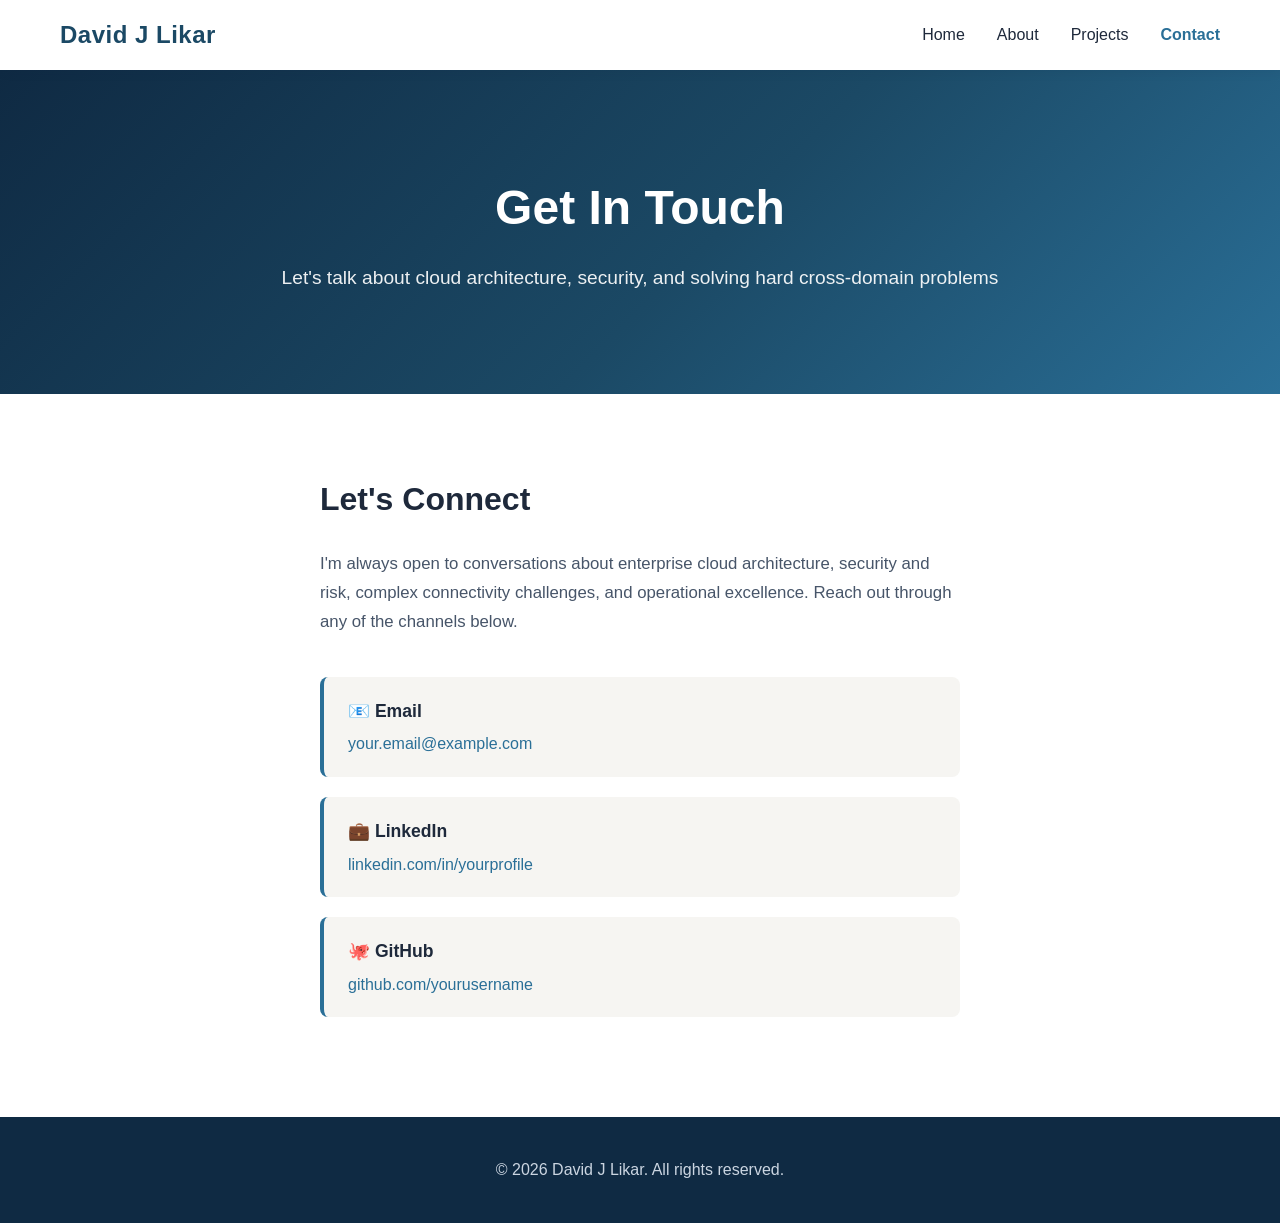
==== contact.html @ bde3b3fc "Initial portfolio site" ====
<!DOCTYPE html>
<html lang="en">
<head>
    <meta charset="UTF-8">
    <meta name="viewport" content="width=device-width, initial-scale=1.0">
    <title>Contact - David J Likar</title>
    <link rel="stylesheet" href="styles.css">
</head>
<body>
    <nav>
        <div class="nav-container">
            <div class="logo">David J Likar</div>
            <button class="mobile-menu-toggle" onclick="toggleMobileMenu()" aria-label="Toggle navigation menu">
                <span></span>
                <span></span>
                <span></span>
            </button>
            <ul class="nav-menu">
                <li><a href="index.html">Home</a></li>
                <li><a href="about.html">About</a></li>
                <li><a href="projects.html">Projects</a></li>
                <li><a href="contact.html" class="active">Contact</a></li>
            </ul>
        </div>
    </nav>

    <main style="margin-top: 70px;">
        <section class="contact-hero">
            <div class="container">
                <h1>Get In Touch</h1>
                <p class="contact-subtitle">Let's talk about cloud architecture, security, and solving hard cross-domain problems</p>
            </div>
        </section>

        <section class="contact-content">
            <div class="container">
                <div class="contact-info">
                    <h2>Let's Connect</h2>
                    <p>I'm always open to conversations about enterprise cloud architecture, security and risk, complex connectivity challenges, and operational excellence. Reach out through any of the channels below.</p>

                    <div class="contact-methods">
                        <div class="contact-method">
                            <h3>📧 Email</h3>
                            <!-- REPLACE: add your preferred contact email -->
                            <p><a href="mailto:your.email@example.com">your.email@example.com</a></p>
                        </div>

                        <div class="contact-method">
                            <h3>💼 LinkedIn</h3>
                            <!-- REPLACE: add your LinkedIn profile URL -->
                            <p><a href="https://www.linkedin.com/in/yourprofile">linkedin.com/in/yourprofile</a></p>
                        </div>

                        <div class="contact-method">
                            <h3>🐙 GitHub</h3>
                            <!-- REPLACE: add your GitHub username -->
                            <p><a href="https://github.com/yourusername">github.com/yourusername</a></p>
                        </div>
                    </div>
                </div>
            </div>
        </section>
    </main>

    <footer>
        <div class="container">
            <p>&copy; 2026 David J Likar. All rights reserved.</p>
        </div>
    </footer>

    <style>
        .contact-hero {
            background: linear-gradient(135deg, #0f2a43 0%, #1b4965 55%, #2a6f97 100%);
            color: white;
            padding: 100px 0;
            text-align: center;
        }

        .contact-hero h1 {
            font-size: 3rem;
            margin-bottom: 1rem;
        }

        .contact-subtitle {
            font-size: 1.2rem;
            opacity: 0.92;
            max-width: 720px;
            margin: 0 auto;
        }

        .contact-content {
            padding: 80px 0;
        }

        .contact-info {
            max-width: 640px;
            margin: 0 auto;
        }

        .contact-info h2 {
            font-size: 2rem;
            margin-bottom: 1.5rem;
            color: #1e293b;
        }

        .contact-info > p {
            color: #475569;
            margin-bottom: 2.5rem;
            line-height: 1.75;
            font-size: 1.05rem;
        }

        .contact-method {
            margin-bottom: 1.25rem;
            padding: 1.25rem 1.5rem;
            background: #f6f5f2;
            border-radius: 8px;
            border-left: 4px solid #2a6f97;
        }

        .contact-method h3 {
            font-size: 1.1rem;
            margin-bottom: 0.4rem;
            color: #1e293b;
        }

        .contact-method p {
            margin: 0;
            color: #475569;
        }

        .contact-method a {
            color: #2a6f97;
            text-decoration: none;
            font-weight: 500;
        }

        .contact-method a:hover {
            text-decoration: underline;
        }

        @media (max-width: 768px) {
            .contact-hero h1 {
                font-size: 2rem;
            }
        }
    </style>

    <script>
        function toggleMobileMenu() {
            const navMenu = document.querySelector('.nav-menu');
            const toggle = document.querySelector('.mobile-menu-toggle');
            navMenu.classList.toggle('active');
            toggle.classList.toggle('active');
        }
    </script>
</body>
</html>
---- styles.css ----
/* ============================================================
   David J Likar — Technical Portfolio
   Palette: deep blue + slate/earth tones, modern and clean
   ============================================================ */

:root {
    --blue-900: #0f2a43;   /* deep navy */
    --blue-700: #1b4965;   /* primary blue */
    --blue-500: #2a6f97;   /* accent blue */
    --blue-300: #468faf;   /* light accent */
    --earth-700: #3a3a38;  /* warm charcoal */
    --slate-900: #1e293b;
    --slate-600: #475569;
    --slate-500: #64748b;
    --slate-200: #e2e8f0;
    --slate-100: #f1f5f4;
    --sand: #d8c3a5;       /* earth tone highlight */
    --bg-soft: #f6f5f2;    /* warm off-white */
}

/* Reset and base styles */
* {
    margin: 0;
    padding: 0;
    box-sizing: border-box;
}

body {
    font-family: -apple-system, BlinkMacSystemFont, 'Segoe UI', Roboto, sans-serif;
    line-height: 1.6;
    color: var(--earth-700);
}

.container {
    max-width: 1200px;
    margin: 0 auto;
    padding: 0 20px;
}

/* Navigation */
nav {
    background: #fff;
    box-shadow: 0 2px 10px rgba(15,42,67,0.08);
    position: fixed;
    width: 100%;
    top: 0;
    z-index: 1000;
}

.nav-container {
    max-width: 1200px;
    margin: 0 auto;
    padding: 0 20px;
    display: flex;
    justify-content: space-between;
    align-items: center;
    height: 70px;
}

.logo {
    font-size: 1.5rem;
    font-weight: bold;
    color: var(--blue-700);
    letter-spacing: 0.5px;
}

.nav-menu {
    display: flex;
    list-style: none;
    gap: 2rem;
}

.nav-menu a {
    text-decoration: none;
    color: var(--slate-900);
    font-weight: 500;
    transition: color 0.3s;
}

.nav-menu a:hover {
    color: var(--blue-500);
}

.nav-menu a.active {
    color: var(--blue-500);
    font-weight: 700;
}

/* Mobile menu toggle */
.mobile-menu-toggle {
    display: none;
    flex-direction: column;
    background: none;
    border: none;
    cursor: pointer;
    padding: 0;
    width: 30px;
    height: 24px;
    justify-content: space-between;
}

.mobile-menu-toggle span {
    display: block;
    height: 3px;
    width: 100%;
    background: var(--slate-900);
    border-radius: 2px;
    transition: all 0.3s ease;
}

.mobile-menu-toggle.active span:nth-child(1) {
    transform: rotate(45deg) translate(6px, 6px);
}

.mobile-menu-toggle.active span:nth-child(2) {
    opacity: 0;
}

.mobile-menu-toggle.active span:nth-child(3) {
    transform: rotate(-45deg) translate(6px, -6px);
}

/* Hero section */
.hero {
    background: linear-gradient(135deg, var(--blue-900) 0%, var(--blue-700) 55%, var(--blue-500) 100%);
    color: white;
    padding: 160px 0 110px;
    text-align: center;
}

.hero-content {
    max-width: 860px;
    margin: 0 auto;
    padding: 0 20px;
}

.hero h1 {
    font-size: 3.4rem;
    margin-bottom: 1rem;
    line-height: 1.15;
}

.highlight {
    color: var(--sand);
}

.hero-subtitle {
    font-size: 1.4rem;
    margin-bottom: 1rem;
    opacity: 0.95;
}

.hero-description {
    font-size: 1.1rem;
    margin-bottom: 2rem;
    opacity: 0.85;
    max-width: 720px;
    margin-left: auto;
    margin-right: auto;
}

.hero-buttons {
    display: flex;
    gap: 1rem;
    justify-content: center;
    flex-wrap: wrap;
}

/* Buttons */
.btn {
    display: inline-block;
    padding: 12px 30px;
    text-decoration: none;
    border-radius: 6px;
    font-weight: 600;
    transition: all 0.3s;
    cursor: pointer;
    border: none;
    font-size: 1rem;
}

.btn-primary {
    background: var(--blue-500);
    color: white;
}

.btn-primary:hover {
    background: var(--blue-700);
    transform: translateY(-2px);
}

.btn-secondary {
    background: transparent;
    color: white;
    border: 2px solid white;
}

.btn-secondary:hover {
    background: white;
    color: var(--blue-700);
}

/* Featured projects */
.featured-projects {
    padding: 100px 0;
    background: var(--bg-soft);
}

.featured-projects h2 {
    text-align: center;
    font-size: 2.5rem;
    margin-bottom: 1rem;
    color: var(--slate-900);
}

.section-intro {
    text-align: center;
    color: var(--slate-500);
    max-width: 700px;
    margin: 0 auto 3rem;
    font-size: 1.05rem;
}

.projects-grid {
    display: grid;
    grid-template-columns: repeat(auto-fit, minmax(300px, 1fr));
    gap: 2rem;
}

.project-card {
    background: white;
    padding: 2rem;
    border-radius: 10px;
    box-shadow: 0 4px 6px rgba(15,42,67,0.08);
    border-top: 4px solid var(--blue-500);
    transition: transform 0.3s, box-shadow 0.3s;
}

.project-card:hover {
    transform: translateY(-5px);
    box-shadow: 0 10px 20px rgba(15,42,67,0.12);
}

.project-card h3 {
    font-size: 1.4rem;
    margin-bottom: 1rem;
    color: var(--slate-900);
}

.project-card p {
    color: var(--slate-500);
    margin-bottom: 1.5rem;
}

.project-tech {
    display: flex;
    gap: 0.5rem;
    margin-bottom: 1.5rem;
    flex-wrap: wrap;
}

.tech-tag {
    background: var(--slate-100);
    color: var(--blue-700);
    padding: 0.25rem 0.75rem;
    border-radius: 20px;
    font-size: 0.85rem;
    font-weight: 500;
}

.project-link {
    color: var(--blue-500);
    text-decoration: none;
    font-weight: 600;
}

.project-link:hover {
    text-decoration: underline;
}

/* Footer */
footer {
    background: var(--blue-900);
    color: #cbd5e1;
    text-align: center;
    padding: 2.5rem 0;
}

footer a {
    color: var(--sand);
    text-decoration: none;
}

footer a:hover {
    text-decoration: underline;
}

/* Responsive design */
@media (max-width: 768px) {
    .mobile-menu-toggle {
        display: flex;
    }

    .nav-menu {
        display: none;
        position: absolute;
        top: 100%;
        left: 0;
        width: 100%;
        background: white;
        flex-direction: column;
        box-shadow: 0 2px 10px rgba(0,0,0,0.1);
        z-index: 1000;
    }

    .nav-menu.active {
        display: flex;
    }

    .nav-menu li {
        margin: 0;
        border-bottom: 1px solid var(--slate-200);
    }

    .nav-menu a {
        padding: 1rem;
        display: block;
        text-align: center;
    }

    .hero h1 {
        font-size: 2.4rem;
    }

    .hero-subtitle {
        font-size: 1.15rem;
    }

    .hero-buttons {
        flex-direction: column;
        align-items: center;
    }

    .projects-grid {
        grid-template-columns: 1fr;
    }
}
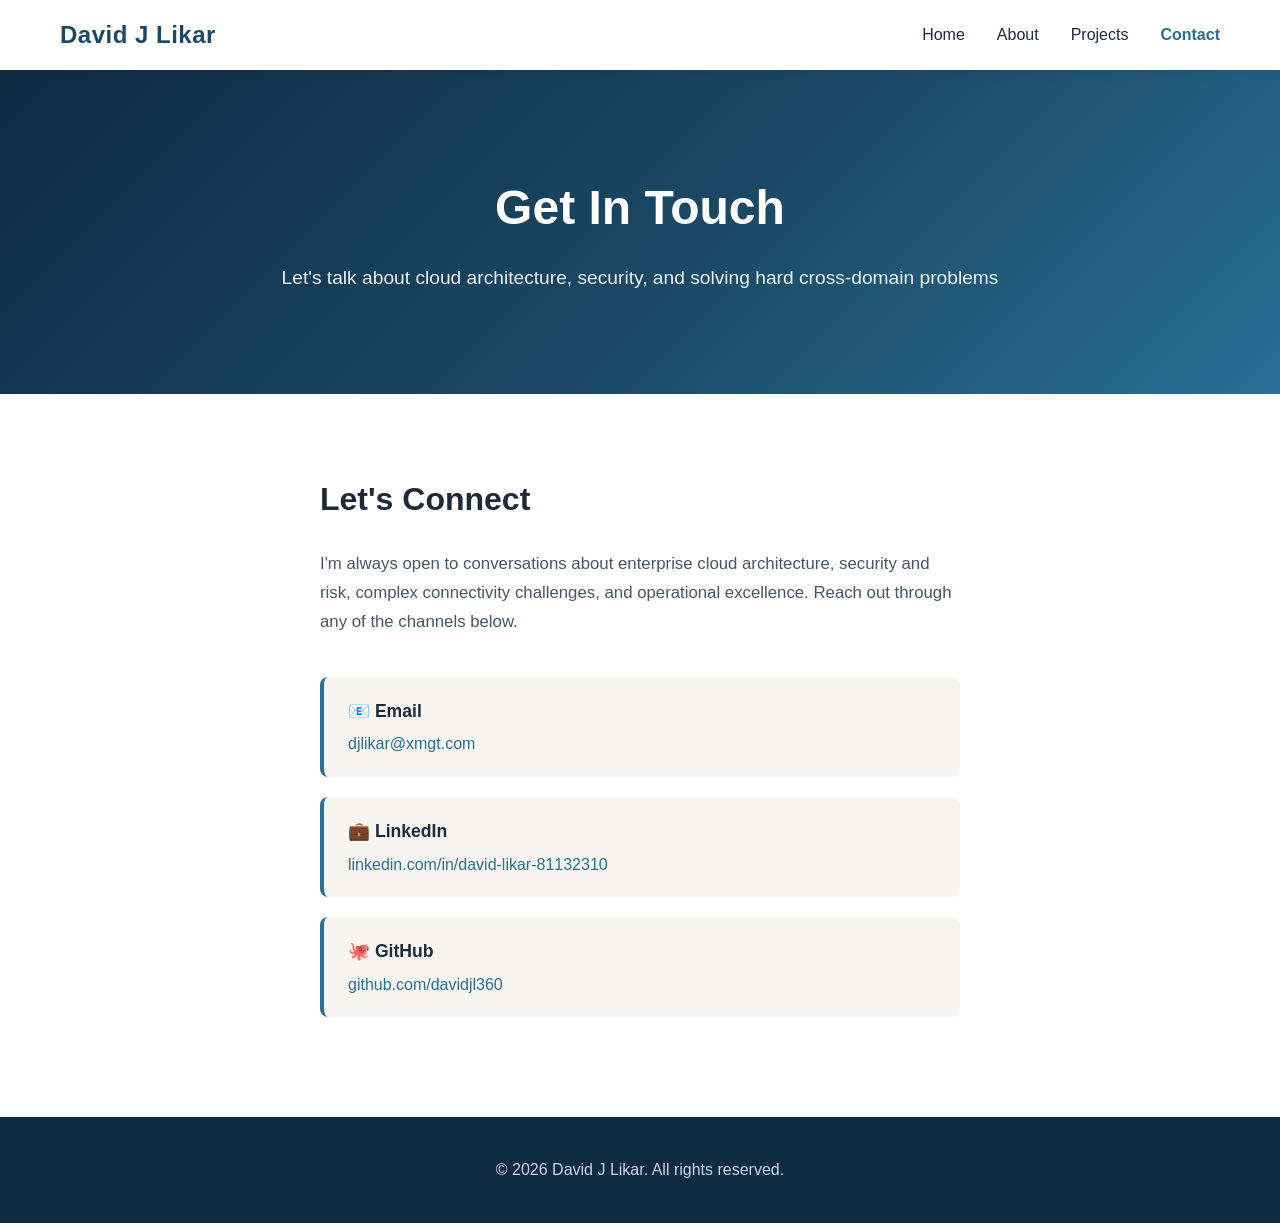
==== commit fb778de7: "Add real contact links (email, LinkedIn, GitHub)" ====
--- a/contact.html
+++ b/contact.html
@@ -41,20 +41,17 @@
                     <div class="contact-methods">
                         <div class="contact-method">
                             <h3>📧 Email</h3>
-                            <!-- REPLACE: add your preferred contact email -->
-                            <p><a href="mailto:your.email@example.com">your.email@example.com</a></p>
+                            <p><a href="mailto:djlikar@xmgt.com">djlikar@xmgt.com</a></p>
                         </div>
 
                         <div class="contact-method">
                             <h3>💼 LinkedIn</h3>
-                            <!-- REPLACE: add your LinkedIn profile URL -->
-                            <p><a href="https://www.linkedin.com/in/yourprofile">linkedin.com/in/yourprofile</a></p>
+                            <p><a href="https://www.linkedin.com/in/david-likar-81132310">linkedin.com/in/david-likar-81132310</a></p>
                         </div>
 
                         <div class="contact-method">
                             <h3>🐙 GitHub</h3>
-                            <!-- REPLACE: add your GitHub username -->
-                            <p><a href="https://github.com/yourusername">github.com/yourusername</a></p>
+                            <p><a href="https://github.com/davidjl360">github.com/davidjl360</a></p>
                         </div>
                     </div>
                 </div>
